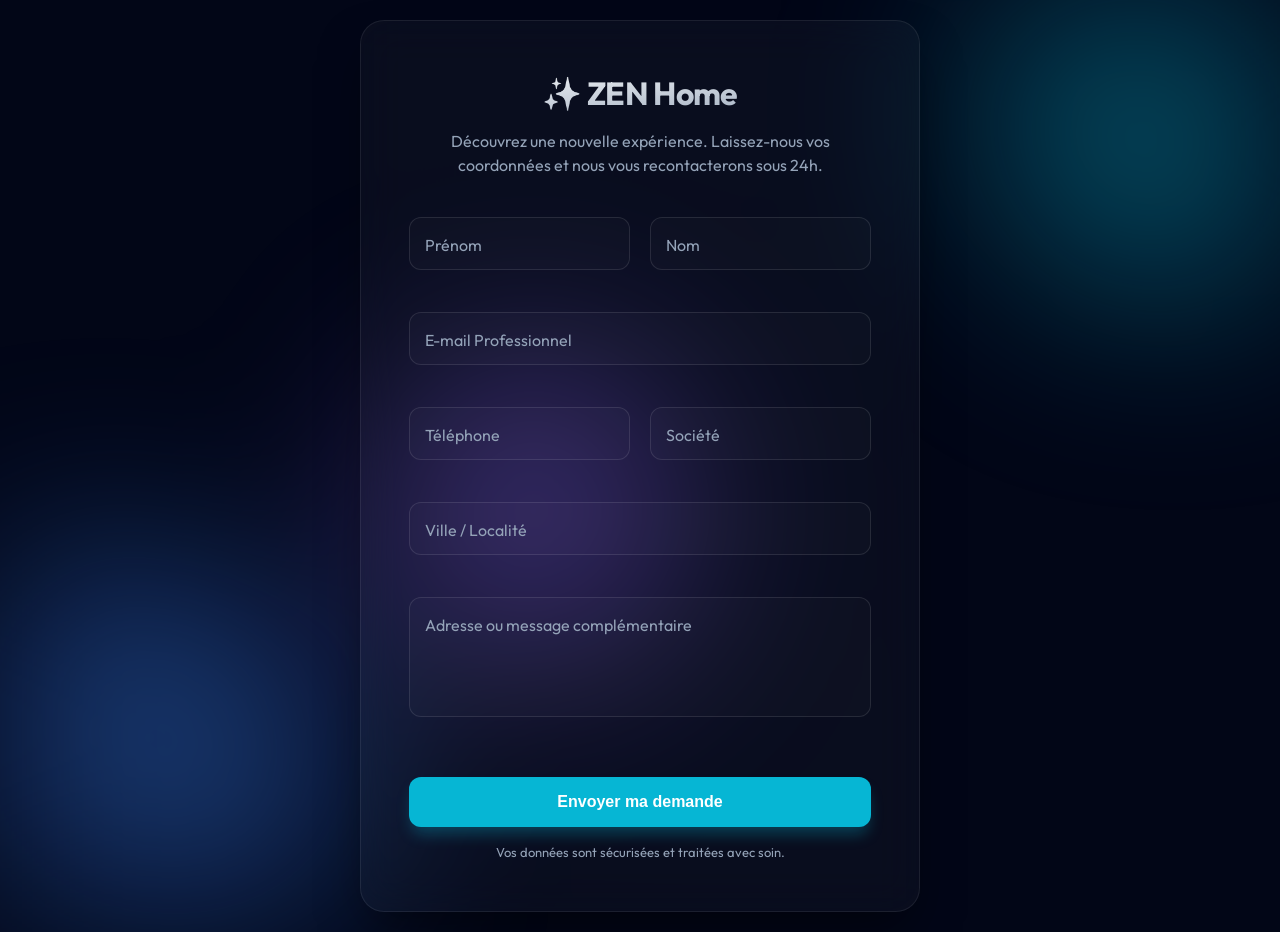
==== index.html @ 4abe516b "entry point" ====
<!DOCTYPE html>
<html lang="fr">

<head>
    <meta charset="UTF-8" />
    <meta name="viewport" content="width=device-width, initial-scale=1.0" />
    <title>ZEN Home | Formulaire de Contact Premium</title>
    <meta name="description" content="Rejoignez ZEN Home. Remplissez vos informations pour une ouverture rapide et personnalisée.">
    <link rel="stylesheet" href="styles.css">
</head>

<body>

    <!-- Animated Background Blobs -->
    <div class="bg-blobs" aria-hidden="true">
        <div class="blob blob-1"></div>
        <div class="blob blob-2"></div>
        <div class="blob blob-3"></div>
    </div>

    <div class="container">
        <div class="card" role="region" aria-label="Formulaire ZEN Home">

            <div class="header">
                <h1>✨ ZEN Home</h1>
                <p>Découvrez une nouvelle expérience. Laissez-nous vos coordonnées et nous vous recontacterons sous 24h.</p>
            </div>

            <!-- NETLIFY FORM -->
            <form id="leadForm" name="zen-home-leads" method="POST" data-netlify="true" aria-describedby="form-desc" novalidate>

                <!-- Netlify hidden input -->
                <input type="hidden" name="form-name" value="zen-home-leads" />

                <!-- Honeypot -->
                <p style="display:none">
                    <label>Bot field: <input name="bot-field" /></label>
                </p>

                <div class="form-grid">
                    <div class="field">
                        <input id="firstName" type="text" name="firstName" placeholder=" " required autocomplete="given-name" />
                        <label for="firstName">Prénom</label>
                        <div class="error-msg" id="firstNameError" aria-live="polite"></div>
                    </div>

                    <div class="field">
                        <input id="lastName" type="text" name="lastName" placeholder=" " required autocomplete="family-name" />
                        <label for="lastName">Nom</label>
                        <div class="error-msg" id="lastNameError" aria-live="polite"></div>
                    </div>

                    <div class="field full-width">
                        <input id="email" type="email" name="email" placeholder=" " required autocomplete="email" />
                        <label for="email">E-mail Professionnel</label>
                        <div class="error-msg" id="emailError" aria-live="polite"></div>
                    </div>

                    <div class="field">
                        <input id="phone" type="tel" name="phone" placeholder=" " autocomplete="tel" />
                        <label for="phone">Téléphone</label>
                        <div class="error-msg" id="phoneError" aria-live="polite"></div>
                    </div>

                    <div class="field">
                        <input id="companyName" type="text" name="companyName" placeholder=" " autocomplete="organization" />
                        <label for="companyName">Société</label>
                        <div class="error-msg" id="companyNameError" aria-live="polite"></div>
                    </div>

                    <div class="field full-width">
                        <input id="city" type="text" name="city" placeholder=" " autocomplete="address-level2" />
                        <label for="city">Ville / Localité</label>
                        <div class="error-msg" id="cityError" aria-live="polite"></div>
                    </div>

                    <div class="field full-width">
                        <textarea id="address" name="address" placeholder=" "></textarea>
                        <label for="address">Adresse ou message complémentaire</label>
                        <div class="error-msg" id="addressError" aria-live="polite"></div>
                    </div>
                </div>

                <div class="actions">
                    <button type="submit" id="submitBtn">
                        <span>Envoyer ma demande</span>
                        <div class="spinner"></div>
                    </button>
                    <p class="helper-text">Vos données sont sécurisées et traitées avec soin.</p>
                </div>

            </form>

            <div class="success-container" id="successMsg">
                <div class="success-icon">✓</div>
                <h2>Demande Reçue !</h2>
                <p>Merci de votre intérêt pour ZEN Home. Un conseiller vous contactera très prochainement.</p>
            </div>

        </div>
    </div>

    <script>
        const form = document.getElementById("leadForm");
        const submitBtn = document.getElementById("submitBtn");
        const successMsg = document.getElementById("successMsg");

        function showErrors(errors) {
            // Reset all errors
            document.querySelectorAll('.error-msg').forEach(el => {
                el.textContent = '';
                el.classList.remove('visible');
            });
            document.querySelectorAll('.field').forEach(el => el.classList.remove('has-error'));

            // Show specific errors
            Object.keys(errors).forEach(key => {
                const errorEl = document.getElementById(key + 'Error');
                if (errorEl) {
                    errorEl.textContent = errors[key];
                    errorEl.classList.add('visible');
                    errorEl.closest('.field').classList.add('has-error');
                }
            });
        }

        function validate() {
            const errors = {};
            const first = document.getElementById('firstName').value.trim();
            const last = document.getElementById('lastName').value.trim();
            const email = document.getElementById('email').value.trim();

            if (!first) errors.firstName = 'Le prénom est requis';
            if (!last) errors.lastName = 'Le nom est requis';
            if (!email) {
                errors.email = 'L\'e-mail est requis';
            } else if (!/^\S+@\S+\.\S+$/.test(email)) {
                errors.email = 'Format d\'e-mail invalide';
            }

            showErrors(errors);
            return Object.keys(errors).length === 0;
        }

        form.addEventListener("submit", function (e) {
            e.preventDefault();

            if (!validate()) return;

            // Loading state
            submitBtn.disabled = true;
            submitBtn.classList.add('loading');

            const data = new FormData(form);

            fetch("/", {
                method: "POST",
                body: data
            })
                .then(() => {
                    form.style.display = "none";
                    successMsg.style.display = "block";
                    // Scroll to top of card if needed
                    successMsg.scrollIntoView({ behavior: 'smooth', block: 'center' });
                })
                .catch((err) => {
                    console.error(err);
                    alert("Une erreur est survenue. Veuillez réessayer ultérieurement.");
                })
                .finally(() => {
                    submitBtn.disabled = false;
                    submitBtn.classList.remove('loading');
                });
        });

        // Real-time validation on blur
        form.querySelectorAll('input, textarea').forEach(input => {
            input.addEventListener('blur', () => {
                const fieldName = input.getAttribute('id');
                const errorEl = document.getElementById(fieldName + 'Error');
                const fieldContainer = input.closest('.field');

                if (input.hasAttribute('required') && !input.value.trim()) {
                    errorEl.textContent = 'Ce champ est obligatoire';
                    errorEl.classList.add('visible');
                    fieldContainer.classList.add('has-error');
                } else {
                    // Clear error if valid
                    errorEl.textContent = '';
                    errorEl.classList.remove('visible');
                    fieldContainer.classList.remove('has-error');
                }
            });
        });
    </script>

</body>

</html>
---- styles.css ----
@import url('https://fonts.googleapis.com/css2?family=Outfit:wght@300;400;500;600;700&display=swap');

:root {
    /* Color Palette */
    --primary: #0f172a;
    --primary-light: #1e293b;
    --accent: #06b6d4;
    --accent-hover: #0891b2;
    --accent-soft: rgba(6, 182, 212, 0.1);
    
    /* Backgrounds */
    --bg-dark: #020617;
    --glass-bg: rgba(255, 255, 255, 0.03);
    --glass-border: rgba(255, 255, 255, 0.08);
    --glass-shadow: 0 25px 50px -12px rgba(0, 0, 0, 0.5);
    
    /* Input Colors */
    --input-bg: rgba(255, 255, 255, 0.02);
    --input-border: rgba(255, 255, 255, 0.1);
    --input-focus: var(--accent);
    --text-main: #f8fafc;
    --text-muted: #94a3b8;
    --error: #ef4444;
    --success: #10b981;
    
    /* Layout */
    --radius-xl: 24px;
    --radius-lg: 16px;
    --radius-md: 12px;
    --transition: all 0.3s cubic-bezier(0.4, 0, 0.2, 1);
}

* {
    box-sizing: border-box;
    margin: 0;
    padding: 0;
}

body {
    font-family: 'Outfit', sans-serif;
    background-color: var(--bg-dark);
    color: var(--text-main);
    line-height: 1.5;
    min-height: 100vh;
    display: flex;
    align-items: center;
    justify-content: center;
    padding: 20px;
    overflow-x: hidden;
    position: relative;
}

/* Dynamic Background */
.bg-blobs {
    position: fixed;
    top: 0;
    left: 0;
    width: 100%;
    height: 100%;
    z-index: -1;
    overflow: hidden;
    filter: blur(100px);
}

.blob {
    position: absolute;
    border-radius: 50%;
    opacity: 0.4;
    animation: move 20s infinite alternate;
}

.blob-1 {
    width: 400px;
    height: 400px;
    background: var(--accent);
    top: -100px;
    right: -100px;
    animation-duration: 25s;
}

.blob-2 {
    width: 500px;
    height: 500px;
    background: #3b82f6;
    bottom: -150px;
    left: -150px;
    animation-duration: 30s;
    animation-delay: -5s;
}

.blob-3 {
    width: 300px;
    height: 300px;
    background: #8b5cf6;
    top: 40%;
    left: 30%;
    animation-duration: 20s;
    animation-delay: -10s;
}

@keyframes move {
    0% { transform: translate(0, 0) scale(1); }
    33% { transform: translate(30px, -50px) scale(1.1); }
    66% { transform: translate(-20px, 20px) scale(0.9); }
    100% { transform: translate(0, 0) scale(1); }
}

/* Form Container */
.container {
    width: 100%;
    max-width: 560px;
    position: relative;
    z-index: 1;
}

.card {
    background: var(--glass-bg);
    backdrop-filter: blur(20px);
    -webkit-backdrop-filter: blur(20px);
    border: 1px solid var(--glass-border);
    border-radius: var(--radius-xl);
    padding: 48px;
    box-shadow: var(--glass-shadow);
    transition: var(--transition);
}

.card:hover {
    border-color: rgba(255, 255, 255, 0.15);
}

/* Header Section */
.header {
    text-align: center;
    margin-bottom: 40px;
}

.header h1 {
    font-size: 32px;
    font-weight: 700;
    margin-bottom: 12px;
    background: linear-gradient(to bottom right, #fff, #94a3b8);
    -webkit-background-clip: text;
    -webkit-text-fill-color: transparent;
    letter-spacing: -0.02em;
}

.header p {
    color: var(--text-muted);
    font-size: 16px;
    max-width: 400px;
    margin: 0 auto;
}

/* Form Layout */
form {
    display: flex;
    flex-direction: column;
    gap: 24px;
}

.form-grid {
    display: grid;
    grid-template-columns: 1fr 1fr;
    gap: 20px;
}

.full-width {
    grid-column: span 2;
}

/* Floating Labels */
.field {
    position: relative;
}

.field input, 
.field textarea {
    width: 100%;
    background: var(--input-bg);
    border: 1px solid var(--input-border);
    border-radius: var(--radius-md);
    padding: 16px 16px;
    color: var(--text-main);
    font-family: inherit;
    font-size: 15px;
    transition: var(--transition);
    outline: none;
}

.field textarea {
    min-height: 120px;
    resize: none;
}

.field label {
    position: absolute;
    left: 16px;
    top: 16px;
    color: var(--text-muted);
    pointer-events: none;
    transition: var(--transition);
    transform-origin: left top;
}

/* Label behavior when focused or has content */
.field input:focus ~ label,
.field input:not(:placeholder-shown) ~ label,
.field textarea:focus ~ label,
.field textarea:not(:placeholder-shown) ~ label {
    transform: translateY(-32px) scale(0.85);
    color: var(--accent);
    font-weight: 500;
}

.field input:focus, 
.field textarea:focus {
    border-color: var(--accent);
    background: rgba(255, 255, 255, 0.05);
    box-shadow: 0 0 0 4px var(--accent-soft);
}

/* Error States */
.error-msg {
    color: var(--error);
    font-size: 12px;
    margin-top: 6px;
    height: 16px;
    opacity: 0;
    transform: translateY(-5px);
    transition: var(--transition);
}

.error-msg.visible {
    opacity: 1;
    transform: translateY(0);
}

.field.has-error input {
    border-color: var(--error);
}

/* Actions */
.actions {
    margin-top: 8px;
    display: flex;
    flex-direction: column;
    gap: 16px;
}

button {
    width: 100%;
    padding: 16px;
    border: none;
    border-radius: var(--radius-md);
    background: var(--accent);
    color: white;
    font-size: 16px;
    font-weight: 600;
    cursor: pointer;
    transition: var(--transition);
    display: flex;
    align-items: center;
    justify-content: center;
    gap: 8px;
    box-shadow: 0 10px 15px -3px rgba(6, 182, 212, 0.3);
}

button:hover {
    background: var(--accent-hover);
    transform: translateY(-2px);
    box-shadow: 0 20px 25px -5px rgba(6, 182, 212, 0.4);
}

button:active {
    transform: translateY(0);
}

button:disabled {
    opacity: 0.7;
    cursor: not-allowed;
}

.helper-text {
    text-align: center;
    font-size: 13px;
    color: var(--text-muted);
}

/* Success Message */
.success-container {
    display: none;
    text-align: center;
    padding: 20px 0;
}

.success-icon {
    width: 64px;
    height: 64px;
    background: rgba(16, 185, 129, 0.1);
    color: var(--success);
    border-radius: 50%;
    display: flex;
    align-items: center;
    justify-content: center;
    margin: 0 auto 24px;
    font-size: 32px;
    animation: scale-up 0.5s cubic-bezier(0.175, 0.885, 0.32, 1.275);
}

@keyframes scale-up {
    0% { transform: scale(0); }
    100% { transform: scale(1); }
}

/* Loading Spinner */
.spinner {
    width: 20px;
    height: 20px;
    border: 2px solid rgba(255, 255, 255, 0.3);
    border-top-color: white;
    border-radius: 50%;
    animation: spin 0.8s linear infinite;
    display: none;
}

@keyframes spin {
    to { transform: rotate(360deg); }
}

button.loading .spinner {
    display: block;
}

button.loading span {
    display: none;
}

/* Responsive Tweaks */
@media (max-width: 640px) {
    .card {
        padding: 32px 24px;
    }
    
    .form-grid {
        grid-template-columns: 1fr;
    }
    
    .full-width {
        grid-column: auto;
    }
    
    .header h1 {
        font-size: 28px;
    }
}

@media (max-height: 700px) {
    body {
        align-items: flex-start;
        padding-top: 40px;
        padding-bottom: 40px;
    }
}
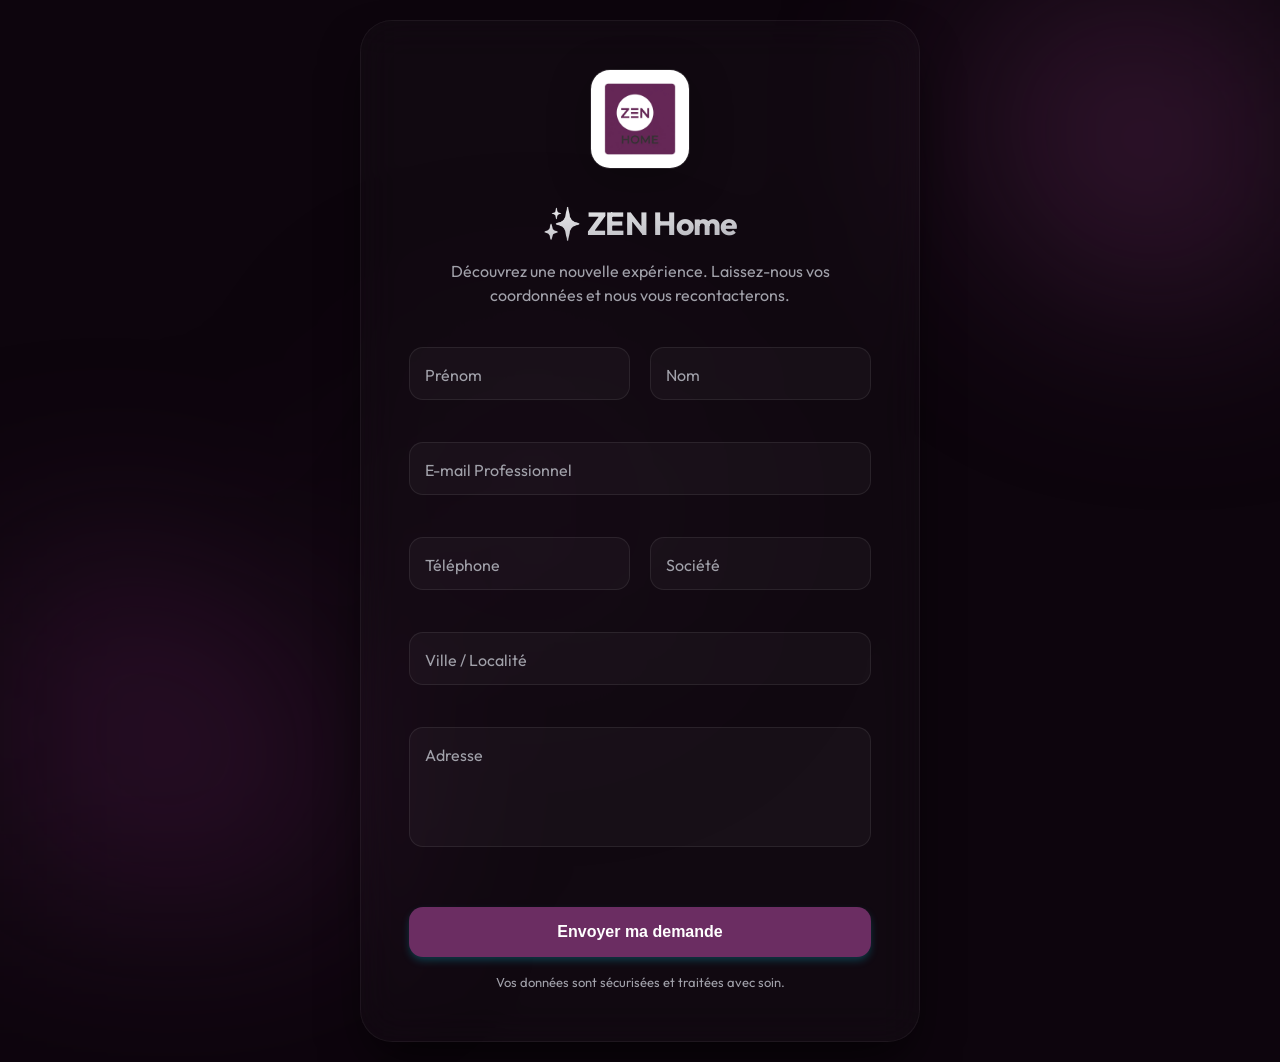
==== commit 8e1eaf02: "Add logo, favicon & enhance UI" ====
--- a/index.html
+++ b/index.html
@@ -1,199 +1,203 @@
-<!DOCTYPE html>
-<html lang="fr">
-
-<head>
-    <meta charset="UTF-8" />
-    <meta name="viewport" content="width=device-width, initial-scale=1.0" />
-    <title>ZEN Home | Formulaire de Contact Premium</title>
-    <meta name="description" content="Rejoignez ZEN Home. Remplissez vos informations pour une ouverture rapide et personnalisée.">
-    <link rel="stylesheet" href="styles.css">
-</head>
-
-<body>
-
-    <!-- Animated Background Blobs -->
-    <div class="bg-blobs" aria-hidden="true">
-        <div class="blob blob-1"></div>
-        <div class="blob blob-2"></div>
-        <div class="blob blob-3"></div>
-    </div>
-
-    <div class="container">
-        <div class="card" role="region" aria-label="Formulaire ZEN Home">
-
-            <div class="header">
-                <h1>✨ ZEN Home</h1>
-                <p>Découvrez une nouvelle expérience. Laissez-nous vos coordonnées et nous vous recontacterons sous 24h.</p>
-            </div>
-
-            <!-- NETLIFY FORM -->
-            <form id="leadForm" name="zen-home-leads" method="POST" data-netlify="true" aria-describedby="form-desc" novalidate>
-
-                <!-- Netlify hidden input -->
-                <input type="hidden" name="form-name" value="zen-home-leads" />
-
-                <!-- Honeypot -->
-                <p style="display:none">
-                    <label>Bot field: <input name="bot-field" /></label>
-                </p>
-
-                <div class="form-grid">
-                    <div class="field">
-                        <input id="firstName" type="text" name="firstName" placeholder=" " required autocomplete="given-name" />
-                        <label for="firstName">Prénom</label>
-                        <div class="error-msg" id="firstNameError" aria-live="polite"></div>
-                    </div>
-
-                    <div class="field">
-                        <input id="lastName" type="text" name="lastName" placeholder=" " required autocomplete="family-name" />
-                        <label for="lastName">Nom</label>
-                        <div class="error-msg" id="lastNameError" aria-live="polite"></div>
-                    </div>
-
-                    <div class="field full-width">
-                        <input id="email" type="email" name="email" placeholder=" " required autocomplete="email" />
-                        <label for="email">E-mail Professionnel</label>
-                        <div class="error-msg" id="emailError" aria-live="polite"></div>
-                    </div>
-
-                    <div class="field">
-                        <input id="phone" type="tel" name="phone" placeholder=" " autocomplete="tel" />
-                        <label for="phone">Téléphone</label>
-                        <div class="error-msg" id="phoneError" aria-live="polite"></div>
-                    </div>
-
-                    <div class="field">
-                        <input id="companyName" type="text" name="companyName" placeholder=" " autocomplete="organization" />
-                        <label for="companyName">Société</label>
-                        <div class="error-msg" id="companyNameError" aria-live="polite"></div>
-                    </div>
-
-                    <div class="field full-width">
-                        <input id="city" type="text" name="city" placeholder=" " autocomplete="address-level2" />
-                        <label for="city">Ville / Localité</label>
-                        <div class="error-msg" id="cityError" aria-live="polite"></div>
-                    </div>
-
-                    <div class="field full-width">
-                        <textarea id="address" name="address" placeholder=" "></textarea>
-                        <label for="address">Adresse ou message complémentaire</label>
-                        <div class="error-msg" id="addressError" aria-live="polite"></div>
-                    </div>
-                </div>
-
-                <div class="actions">
-                    <button type="submit" id="submitBtn">
-                        <span>Envoyer ma demande</span>
-                        <div class="spinner"></div>
-                    </button>
-                    <p class="helper-text">Vos données sont sécurisées et traitées avec soin.</p>
-                </div>
-
-            </form>
-
-            <div class="success-container" id="successMsg">
-                <div class="success-icon">✓</div>
-                <h2>Demande Reçue !</h2>
-                <p>Merci de votre intérêt pour ZEN Home. Un conseiller vous contactera très prochainement.</p>
-            </div>
-
-        </div>
-    </div>
-
-    <script>
-        const form = document.getElementById("leadForm");
-        const submitBtn = document.getElementById("submitBtn");
-        const successMsg = document.getElementById("successMsg");
-
-        function showErrors(errors) {
-            // Reset all errors
-            document.querySelectorAll('.error-msg').forEach(el => {
-                el.textContent = '';
-                el.classList.remove('visible');
-            });
-            document.querySelectorAll('.field').forEach(el => el.classList.remove('has-error'));
-
-            // Show specific errors
-            Object.keys(errors).forEach(key => {
-                const errorEl = document.getElementById(key + 'Error');
-                if (errorEl) {
-                    errorEl.textContent = errors[key];
-                    errorEl.classList.add('visible');
-                    errorEl.closest('.field').classList.add('has-error');
-                }
-            });
-        }
-
-        function validate() {
-            const errors = {};
-            const first = document.getElementById('firstName').value.trim();
-            const last = document.getElementById('lastName').value.trim();
-            const email = document.getElementById('email').value.trim();
-
-            if (!first) errors.firstName = 'Le prénom est requis';
-            if (!last) errors.lastName = 'Le nom est requis';
-            if (!email) {
-                errors.email = 'L\'e-mail est requis';
-            } else if (!/^\S+@\S+\.\S+$/.test(email)) {
-                errors.email = 'Format d\'e-mail invalide';
-            }
-
-            showErrors(errors);
-            return Object.keys(errors).length === 0;
-        }
-
-        form.addEventListener("submit", function (e) {
-            e.preventDefault();
-
-            if (!validate()) return;
-
-            // Loading state
-            submitBtn.disabled = true;
-            submitBtn.classList.add('loading');
-
-            const data = new FormData(form);
-
-            fetch("/", {
-                method: "POST",
-                body: data
-            })
-                .then(() => {
-                    form.style.display = "none";
-                    successMsg.style.display = "block";
-                    // Scroll to top of card if needed
-                    successMsg.scrollIntoView({ behavior: 'smooth', block: 'center' });
-                })
-                .catch((err) => {
-                    console.error(err);
-                    alert("Une erreur est survenue. Veuillez réessayer ultérieurement.");
-                })
-                .finally(() => {
-                    submitBtn.disabled = false;
-                    submitBtn.classList.remove('loading');
-                });
-        });
-
-        // Real-time validation on blur
-        form.querySelectorAll('input, textarea').forEach(input => {
-            input.addEventListener('blur', () => {
-                const fieldName = input.getAttribute('id');
-                const errorEl = document.getElementById(fieldName + 'Error');
-                const fieldContainer = input.closest('.field');
-
-                if (input.hasAttribute('required') && !input.value.trim()) {
-                    errorEl.textContent = 'Ce champ est obligatoire';
-                    errorEl.classList.add('visible');
-                    fieldContainer.classList.add('has-error');
-                } else {
-                    // Clear error if valid
-                    errorEl.textContent = '';
-                    errorEl.classList.remove('visible');
-                    fieldContainer.classList.remove('has-error');
-                }
-            });
-        });
-    </script>
-
-</body>
-
-</html>+<!DOCTYPE html>
+<html lang="fr">
+
+<head>
+    <meta charset="UTF-8" />
+    <meta name="viewport" content="width=device-width, initial-scale=1.0" />
+    <title>ZEN Home | Formulaire de Contact</title>
+    <meta name="description"
+        content="Rejoignez ZEN Home. Remplissez vos informations pour une ouverture rapide et personnalisée.">
+    <link rel="icon" type="image/png" href="logo.png">
+    <link rel="stylesheet" href="styles.css">
+</head>
+
+<body>
+
+    <!-- Animated Background Blobs -->
+    <div class="bg-blobs" aria-hidden="true">
+        <div class="blob blob-1"></div>
+        <div class="blob blob-2"></div>
+        <div class="blob blob-3"></div>
+    </div>
+
+    <div class="container">
+        <div class="card" role="region" aria-label="Formulaire ZEN Home">
+
+            <div class="header">
+                <img src="logo.png" alt="ZEN Home Logo" class="brand-logo">
+                <h1>✨ ZEN Home</h1>
+                <p>Découvrez une nouvelle expérience. Laissez-nous vos coordonnées et nous vous recontacterons.</p>
+            </div>
+
+            <form id="leadForm" name="zen-home-leads" method="POST" data-netlify="true" aria-describedby="form-desc"
+                novalidate>
+
+                <input type="hidden" name="form-name" value="zen-home-leads" />
+
+                <p style="display:none">
+                    <label>Bot field: <input name="bot-field" /></label>
+                </p>
+
+                <div class="form-grid">
+                    <div class="field">
+                        <input id="firstName" type="text" name="firstName" placeholder=" " required
+                            autocomplete="given-name" />
+                        <label for="firstName">Prénom</label>
+                        <div class="error-msg" id="firstNameError" aria-live="polite"></div>
+                    </div>
+
+                    <div class="field">
+                        <input id="lastName" type="text" name="lastName" placeholder=" " required
+                            autocomplete="family-name" />
+                        <label for="lastName">Nom</label>
+                        <div class="error-msg" id="lastNameError" aria-live="polite"></div>
+                    </div>
+
+                    <div class="field full-width">
+                        <input id="email" type="email" name="email" placeholder=" " required autocomplete="email" />
+                        <label for="email">E-mail Professionnel</label>
+                        <div class="error-msg" id="emailError" aria-live="polite"></div>
+                    </div>
+
+                    <div class="field">
+                        <input id="phone" type="tel" name="phone" placeholder=" " autocomplete="tel" />
+                        <label for="phone">Téléphone</label>
+                        <div class="error-msg" id="phoneError" aria-live="polite"></div>
+                    </div>
+
+                    <div class="field">
+                        <input id="companyName" type="text" name="companyName" placeholder=" "
+                            autocomplete="organization" />
+                        <label for="companyName">Société</label>
+                        <div class="error-msg" id="companyNameError" aria-live="polite"></div>
+                    </div>
+
+                    <div class="field full-width">
+                        <input id="city" type="text" name="city" placeholder=" " autocomplete="address-level2" />
+                        <label for="city">Ville / Localité</label>
+                        <div class="error-msg" id="cityError" aria-live="polite"></div>
+                    </div>
+
+                    <div class="field full-width">
+                        <textarea id="address" name="address" placeholder=" "></textarea>
+                        <label for="address">Adresse</label>
+                        <div class="error-msg" id="addressError" aria-live="polite"></div>
+                    </div>
+                </div>
+
+                <div class="actions">
+                    <button type="submit" id="submitBtn">
+                        <span>Envoyer ma demande</span>
+                        <div class="spinner"></div>
+                    </button>
+                    <p class="helper-text">Vos données sont sécurisées et traitées avec soin.</p>
+                </div>
+
+            </form>
+
+            <div class="success-container" id="successMsg">
+                <div class="success-icon">✓</div>
+                <h2>Demande Reçue !</h2>
+                <p>Merci de votre intérêt pour ZEN Home. Un conseiller vous contactera très prochainement.</p>
+            </div>
+
+        </div>
+    </div>
+
+    <script>
+        const form = document.getElementById("leadForm");
+        const submitBtn = document.getElementById("submitBtn");
+        const successMsg = document.getElementById("successMsg");
+
+        function showErrors(errors) {
+            // Reset all errors
+            document.querySelectorAll('.error-msg').forEach(el => {
+                el.textContent = '';
+                el.classList.remove('visible');
+            });
+            document.querySelectorAll('.field').forEach(el => el.classList.remove('has-error'));
+
+            // Show specific errors
+            Object.keys(errors).forEach(key => {
+                const errorEl = document.getElementById(key + 'Error');
+                if (errorEl) {
+                    errorEl.textContent = errors[key];
+                    errorEl.classList.add('visible');
+                    errorEl.closest('.field').classList.add('has-error');
+                }
+            });
+        }
+
+        function validate() {
+            const errors = {};
+            const first = document.getElementById('firstName').value.trim();
+            const last = document.getElementById('lastName').value.trim();
+            const email = document.getElementById('email').value.trim();
+
+            if (!first) errors.firstName = 'Le prénom est requis';
+            if (!last) errors.lastName = 'Le nom est requis';
+            if (!email) {
+                errors.email = 'L\'e-mail est requis';
+            } else if (!/^\S+@\S+\.\S+$/.test(email)) {
+                errors.email = 'Format d\'e-mail invalide';
+            }
+
+            showErrors(errors);
+            return Object.keys(errors).length === 0;
+        }
+
+        form.addEventListener("submit", function (e) {
+            e.preventDefault();
+
+            if (!validate()) return;
+
+            // Loading state
+            submitBtn.disabled = true;
+            submitBtn.classList.add('loading');
+
+            const data = new FormData(form);
+
+            fetch("/", {
+                method: "POST",
+                body: data
+            })
+                .then(() => {
+                    form.style.display = "none";
+                    successMsg.style.display = "block";
+                    // Scroll to top of card if needed
+                    successMsg.scrollIntoView({ behavior: 'smooth', block: 'center' });
+                })
+                .catch((err) => {
+                    console.error(err);
+                    alert("Une erreur est survenue. Veuillez réessayer ultérieurement.");
+                })
+                .finally(() => {
+                    submitBtn.disabled = false;
+                    submitBtn.classList.remove('loading');
+                });
+        });
+
+        // Real-time validation on blur
+        form.querySelectorAll('input, textarea').forEach(input => {
+            input.addEventListener('blur', () => {
+                const fieldName = input.getAttribute('id');
+                const errorEl = document.getElementById(fieldName + 'Error');
+                const fieldContainer = input.closest('.field');
+
+                if (input.hasAttribute('required') && !input.value.trim()) {
+                    errorEl.textContent = 'Ce champ est obligatoire';
+                    errorEl.classList.add('visible');
+                    fieldContainer.classList.add('has-error');
+                } else {
+                    // Clear error if valid
+                    errorEl.textContent = '';
+                    errorEl.classList.remove('visible');
+                    fieldContainer.classList.remove('has-error');
+                }
+            });
+        });
+    </script>
+
+</body>
+
+</html>
--- a/styles.css
+++ b/styles.css
@@ -1,33 +1,29 @@
 @import url('https://fonts.googleapis.com/css2?family=Outfit:wght@300;400;500;600;700&display=swap');
 
 :root {
-    /* Color Palette */
-    --primary: #0f172a;
-    --primary-light: #1e293b;
-    --accent: #06b6d4;
-    --accent-hover: #0891b2;
-    --accent-soft: rgba(6, 182, 212, 0.1);
-    
-    /* Backgrounds */
-    --bg-dark: #020617;
-    --glass-bg: rgba(255, 255, 255, 0.03);
-    --glass-border: rgba(255, 255, 255, 0.08);
-    --glass-shadow: 0 25px 50px -12px rgba(0, 0, 0, 0.5);
-    
-    /* Input Colors */
-    --input-bg: rgba(255, 255, 255, 0.02);
-    --input-border: rgba(255, 255, 255, 0.1);
+    --primary: #1A0A19;
+    --primary-light: #2D122A;
+    --accent: #6B2D62;
+    --accent-hover: #521D4B;
+    --accent-soft: rgba(107, 45, 98, 0.1);
+
+    --bg-dark: #0D050D;
+    --glass-bg: rgba(255, 255, 255, 0.02);
+    --glass-border: rgba(255, 255, 255, 0.05);
+    --glass-shadow: 0 25px 50px -12px rgba(0, 0, 0, 0.7);
+
+    --input-bg: rgba(255, 255, 255, 0.03);
+    --input-border: rgba(255, 255, 255, 0.08);
     --input-focus: var(--accent);
     --text-main: #f8fafc;
-    --text-muted: #94a3b8;
-    --error: #ef4444;
-    --success: #10b981;
-    
-    /* Layout */
-    --radius-xl: 24px;
-    --radius-lg: 16px;
-    --radius-md: 12px;
-    --transition: all 0.3s cubic-bezier(0.4, 0, 0.2, 1);
+    --text-muted: #a1a1aa;
+    --error: #fb7185;
+    --success: #34d399;
+
+    --radius-xl: 32px;
+    --radius-lg: 20px;
+    --radius-md: 14px;
+    --transition: all 0.4s cubic-bezier(0.4, 0, 0.2, 1);
 }
 
 * {
@@ -50,7 +46,6 @@
     position: relative;
 }
 
-/* Dynamic Background */
 .bg-blobs {
     position: fixed;
     top: 0;
@@ -81,7 +76,7 @@
 .blob-2 {
     width: 500px;
     height: 500px;
-    background: #3b82f6;
+    background: #521D4B;
     bottom: -150px;
     left: -150px;
     animation-duration: 30s;
@@ -91,7 +86,7 @@
 .blob-3 {
     width: 300px;
     height: 300px;
-    background: #8b5cf6;
+    background: #1A0A19;
     top: 40%;
     left: 30%;
     animation-duration: 20s;
@@ -99,13 +94,23 @@
 }
 
 @keyframes move {
-    0% { transform: translate(0, 0) scale(1); }
-    33% { transform: translate(30px, -50px) scale(1.1); }
-    66% { transform: translate(-20px, 20px) scale(0.9); }
-    100% { transform: translate(0, 0) scale(1); }
-}
-
-/* Form Container */
+    0% {
+        transform: translate(0, 0) scale(1);
+    }
+
+    33% {
+        transform: translate(30px, -50px) scale(1.1);
+    }
+
+    66% {
+        transform: translate(-20px, 20px) scale(0.9);
+    }
+
+    100% {
+        transform: translate(0, 0) scale(1);
+    }
+}
+
 .container {
     width: 100%;
     max-width: 560px;
@@ -128,17 +133,26 @@
     border-color: rgba(255, 255, 255, 0.15);
 }
 
-/* Header Section */
 .header {
     text-align: center;
     margin-bottom: 40px;
+}
+
+.brand-logo {
+    width: 100px;
+    height: 100px;
+    margin-bottom: 24px;
+    border-radius: 20px;
+    object-fit: cover;
+    filter: drop-shadow(0 10px 20px rgba(0, 0, 0, 0.3));
+    border: 1px solid rgba(255, 255, 255, 0.1);
 }
 
 .header h1 {
     font-size: 32px;
     font-weight: 700;
     margin-bottom: 12px;
-    background: linear-gradient(to bottom right, #fff, #94a3b8);
+    background: linear-gradient(to bottom right, #fff, #a1a1aa);
     -webkit-background-clip: text;
     -webkit-text-fill-color: transparent;
     letter-spacing: -0.02em;
@@ -151,7 +165,6 @@
     margin: 0 auto;
 }
 
-/* Form Layout */
 form {
     display: flex;
     flex-direction: column;
@@ -168,12 +181,11 @@
     grid-column: span 2;
 }
 
-/* Floating Labels */
 .field {
     position: relative;
 }
 
-.field input, 
+.field input,
 .field textarea {
     width: 100%;
     background: var(--input-bg);
@@ -202,24 +214,22 @@
     transform-origin: left top;
 }
 
-/* Label behavior when focused or has content */
-.field input:focus ~ label,
-.field input:not(:placeholder-shown) ~ label,
-.field textarea:focus ~ label,
-.field textarea:not(:placeholder-shown) ~ label {
-    transform: translateY(-32px) scale(0.85);
-    color: var(--accent);
+.field input:focus~label,
+.field input:not(:placeholder-shown)~label,
+.field textarea:focus~label,
+.field textarea:not(:placeholder-shown)~label {
+    transform: translateY(-36px) scale(0.85);
+    color: var(--text-main);
     font-weight: 500;
 }
 
-.field input:focus, 
+.field input:focus,
 .field textarea:focus {
     border-color: var(--accent);
     background: rgba(255, 255, 255, 0.05);
     box-shadow: 0 0 0 4px var(--accent-soft);
 }
 
-/* Error States */
 .error-msg {
     color: var(--error);
     font-size: 12px;
@@ -239,7 +249,6 @@
     border-color: var(--error);
 }
 
-/* Actions */
 .actions {
     margin-top: 8px;
     display: flex;
@@ -262,13 +271,13 @@
     align-items: center;
     justify-content: center;
     gap: 8px;
-    box-shadow: 0 10px 15px -3px rgba(6, 182, 212, 0.3);
+    box-shadow: 0 4px 8px -1px rgba(6, 182, 212, 0.3);
 }
 
 button:hover {
     background: var(--accent-hover);
     transform: translateY(-2px);
-    box-shadow: 0 20px 25px -5px rgba(6, 182, 212, 0.4);
+    box-shadow: 0 6px 10px -2px rgba(6, 182, 212, 0.4);
 }
 
 button:active {
@@ -286,7 +295,6 @@
     color: var(--text-muted);
 }
 
-/* Success Message */
 .success-container {
     display: none;
     text-align: center;
@@ -296,7 +304,7 @@
 .success-icon {
     width: 64px;
     height: 64px;
-    background: rgba(16, 185, 129, 0.1);
+    background: var(--accent-soft);
     color: var(--success);
     border-radius: 50%;
     display: flex;
@@ -308,11 +316,15 @@
 }
 
 @keyframes scale-up {
-    0% { transform: scale(0); }
-    100% { transform: scale(1); }
-}
-
-/* Loading Spinner */
+    0% {
+        transform: scale(0);
+    }
+
+    100% {
+        transform: scale(1);
+    }
+}
+
 .spinner {
     width: 20px;
     height: 20px;
@@ -324,7 +336,9 @@
 }
 
 @keyframes spin {
-    to { transform: rotate(360deg); }
+    to {
+        transform: rotate(360deg);
+    }
 }
 
 button.loading .spinner {
@@ -335,20 +349,19 @@
     display: none;
 }
 
-/* Responsive Tweaks */
 @media (max-width: 640px) {
     .card {
         padding: 32px 24px;
     }
-    
+
     .form-grid {
         grid-template-columns: 1fr;
     }
-    
+
     .full-width {
         grid-column: auto;
     }
-    
+
     .header h1 {
         font-size: 28px;
     }
@@ -360,5 +373,4 @@
         padding-top: 40px;
         padding-bottom: 40px;
     }
-}
-
+}
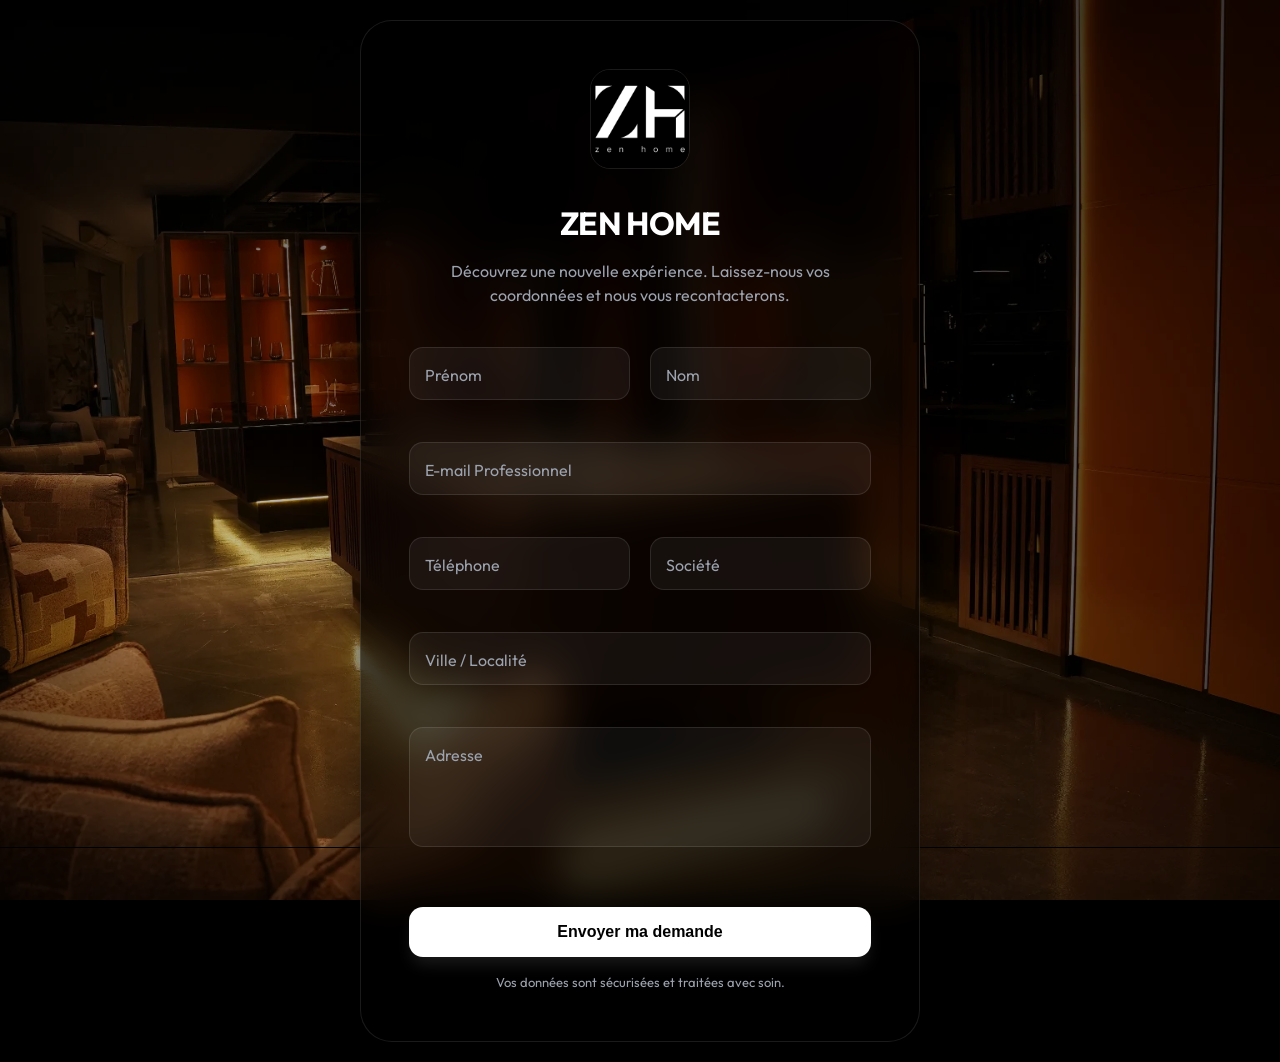
==== commit 021ae973: "Enhance UI, changes colors palette, brand logo, add bg-images" ====
--- a/index.html
+++ b/index.html
@@ -7,25 +7,18 @@
     <title>ZEN Home | Formulaire de Contact</title>
     <meta name="description"
         content="Rejoignez ZEN Home. Remplissez vos informations pour une ouverture rapide et personnalisée.">
-    <link rel="icon" type="image/png" href="logo.png">
+    <link rel="icon" type="image/webp" href="zenhome.webp">
     <link rel="stylesheet" href="styles.css">
 </head>
 
 <body>
 
-    <!-- Animated Background Blobs -->
-    <div class="bg-blobs" aria-hidden="true">
-        <div class="blob blob-1"></div>
-        <div class="blob blob-2"></div>
-        <div class="blob blob-3"></div>
-    </div>
-
     <div class="container">
         <div class="card" role="region" aria-label="Formulaire ZEN Home">
 
             <div class="header">
-                <img src="logo.png" alt="ZEN Home Logo" class="brand-logo">
-                <h1>✨ ZEN Home</h1>
+                <img src="zenhome.webp" alt="ZEN Home Logo" class="brand-logo">
+                <h1>ZEN HOME</h1>
                 <p>Découvrez une nouvelle expérience. Laissez-nous vos coordonnées et nous vous recontacterons.</p>
             </div>
 
--- a/styles.css
+++ b/styles.css
@@ -1,24 +1,25 @@
 @import url('https://fonts.googleapis.com/css2?family=Outfit:wght@300;400;500;600;700&display=swap');
 
 :root {
-    --primary: #1A0A19;
-    --primary-light: #2D122A;
-    --accent: #6B2D62;
-    --accent-hover: #521D4B;
-    --accent-soft: rgba(107, 45, 98, 0.1);
-
-    --bg-dark: #0D050D;
-    --glass-bg: rgba(255, 255, 255, 0.02);
-    --glass-border: rgba(255, 255, 255, 0.05);
-    --glass-shadow: 0 25px 50px -12px rgba(0, 0, 0, 0.7);
-
-    --input-bg: rgba(255, 255, 255, 0.03);
-    --input-border: rgba(255, 255, 255, 0.08);
+    /* Monochrome Palette */
+    --primary: #000000;
+    --primary-light: #111111;
+    --accent: #ffffff;
+    --accent-hover: #f3f4f6;
+    --accent-soft: rgba(255, 255, 255, 0.1);
+
+    --bg-dark: #000000;
+    --glass-bg: rgba(0, 0, 0, 0.6);
+    --glass-border: rgba(255, 255, 255, 0.1);
+    --glass-shadow: 0 25px 50px -12px rgba(0, 0, 0, 0.9);
+
+    --input-bg: rgba(255, 255, 255, 0.05);
+    --input-border: rgba(255, 255, 255, 0.1);
     --input-focus: var(--accent);
-    --text-main: #f8fafc;
-    --text-muted: #a1a1aa;
-    --error: #fb7185;
-    --success: #34d399;
+    --text-main: #ffffff;
+    --text-muted: #9ca3af;
+    --error: #ff4d4d;
+    --success: #00ff88;
 
     --radius-xl: 32px;
     --radius-lg: 20px;
@@ -46,69 +47,37 @@
     position: relative;
 }
 
-.bg-blobs {
+/* Responsive Background Images */
+body::before {
+    content: '';
     position: fixed;
     top: 0;
     left: 0;
     width: 100%;
     height: 100%;
     z-index: -1;
-    overflow: hidden;
-    filter: blur(100px);
-}
-
-.blob {
-    position: absolute;
-    border-radius: 50%;
-    opacity: 0.4;
-    animation: move 20s infinite alternate;
-}
-
-.blob-1 {
-    width: 400px;
-    height: 400px;
-    background: var(--accent);
-    top: -100px;
-    right: -100px;
-    animation-duration: 25s;
-}
-
-.blob-2 {
-    width: 500px;
-    height: 500px;
-    background: #521D4B;
-    bottom: -150px;
-    left: -150px;
-    animation-duration: 30s;
-    animation-delay: -5s;
-}
-
-.blob-3 {
-    width: 300px;
-    height: 300px;
-    background: #1A0A19;
-    top: 40%;
-    left: 30%;
-    animation-duration: 20s;
-    animation-delay: -10s;
-}
-
-@keyframes move {
-    0% {
-        transform: translate(0, 0) scale(1);
-    }
-
-    33% {
-        transform: translate(30px, -50px) scale(1.1);
-    }
-
-    66% {
-        transform: translate(-20px, 20px) scale(0.9);
-    }
-
-    100% {
-        transform: translate(0, 0) scale(1);
-    }
+    background-image: url('bg.webp');
+    background-size: cover;
+    background-position: center;
+    background-repeat: no-repeat;
+}
+
+@media (max-width: 768px) {
+    body::before {
+        background-image: url('bg_mob.webp');
+    }
+}
+
+/* Glassmorphism Overlay */
+body::after {
+    content: '';
+    position: fixed;
+    top: 0;
+    left: 0;
+    width: 100%;
+    height: 100%;
+    z-index: -1;
+    background: radial-gradient(circle at center, transparent 0%, rgba(0, 0, 0, 0.4) 100%);
 }
 
 .container {
@@ -152,9 +121,7 @@
     font-size: 32px;
     font-weight: 700;
     margin-bottom: 12px;
-    background: linear-gradient(to bottom right, #fff, #a1a1aa);
-    -webkit-background-clip: text;
-    -webkit-text-fill-color: transparent;
+    color: #ffffff;
     letter-spacing: -0.02em;
 }
 
@@ -226,7 +193,7 @@
 .field input:focus,
 .field textarea:focus {
     border-color: var(--accent);
-    background: rgba(255, 255, 255, 0.05);
+    background: rgba(255, 255, 255, 0.1);
     box-shadow: 0 0 0 4px var(--accent-soft);
 }
 
@@ -262,7 +229,7 @@
     border: none;
     border-radius: var(--radius-md);
     background: var(--accent);
-    color: white;
+    color: #000000;
     font-size: 16px;
     font-weight: 600;
     cursor: pointer;
@@ -271,13 +238,13 @@
     align-items: center;
     justify-content: center;
     gap: 8px;
-    box-shadow: 0 4px 8px -1px rgba(6, 182, 212, 0.3);
+    box-shadow: 0 10px 15px -3px rgba(255, 255, 255, 0.1);
 }
 
 button:hover {
     background: var(--accent-hover);
     transform: translateY(-2px);
-    box-shadow: 0 6px 10px -2px rgba(6, 182, 212, 0.4);
+    box-shadow: 0 20px 25px -5px rgba(255, 255, 255, 0.15);
 }
 
 button:active {
